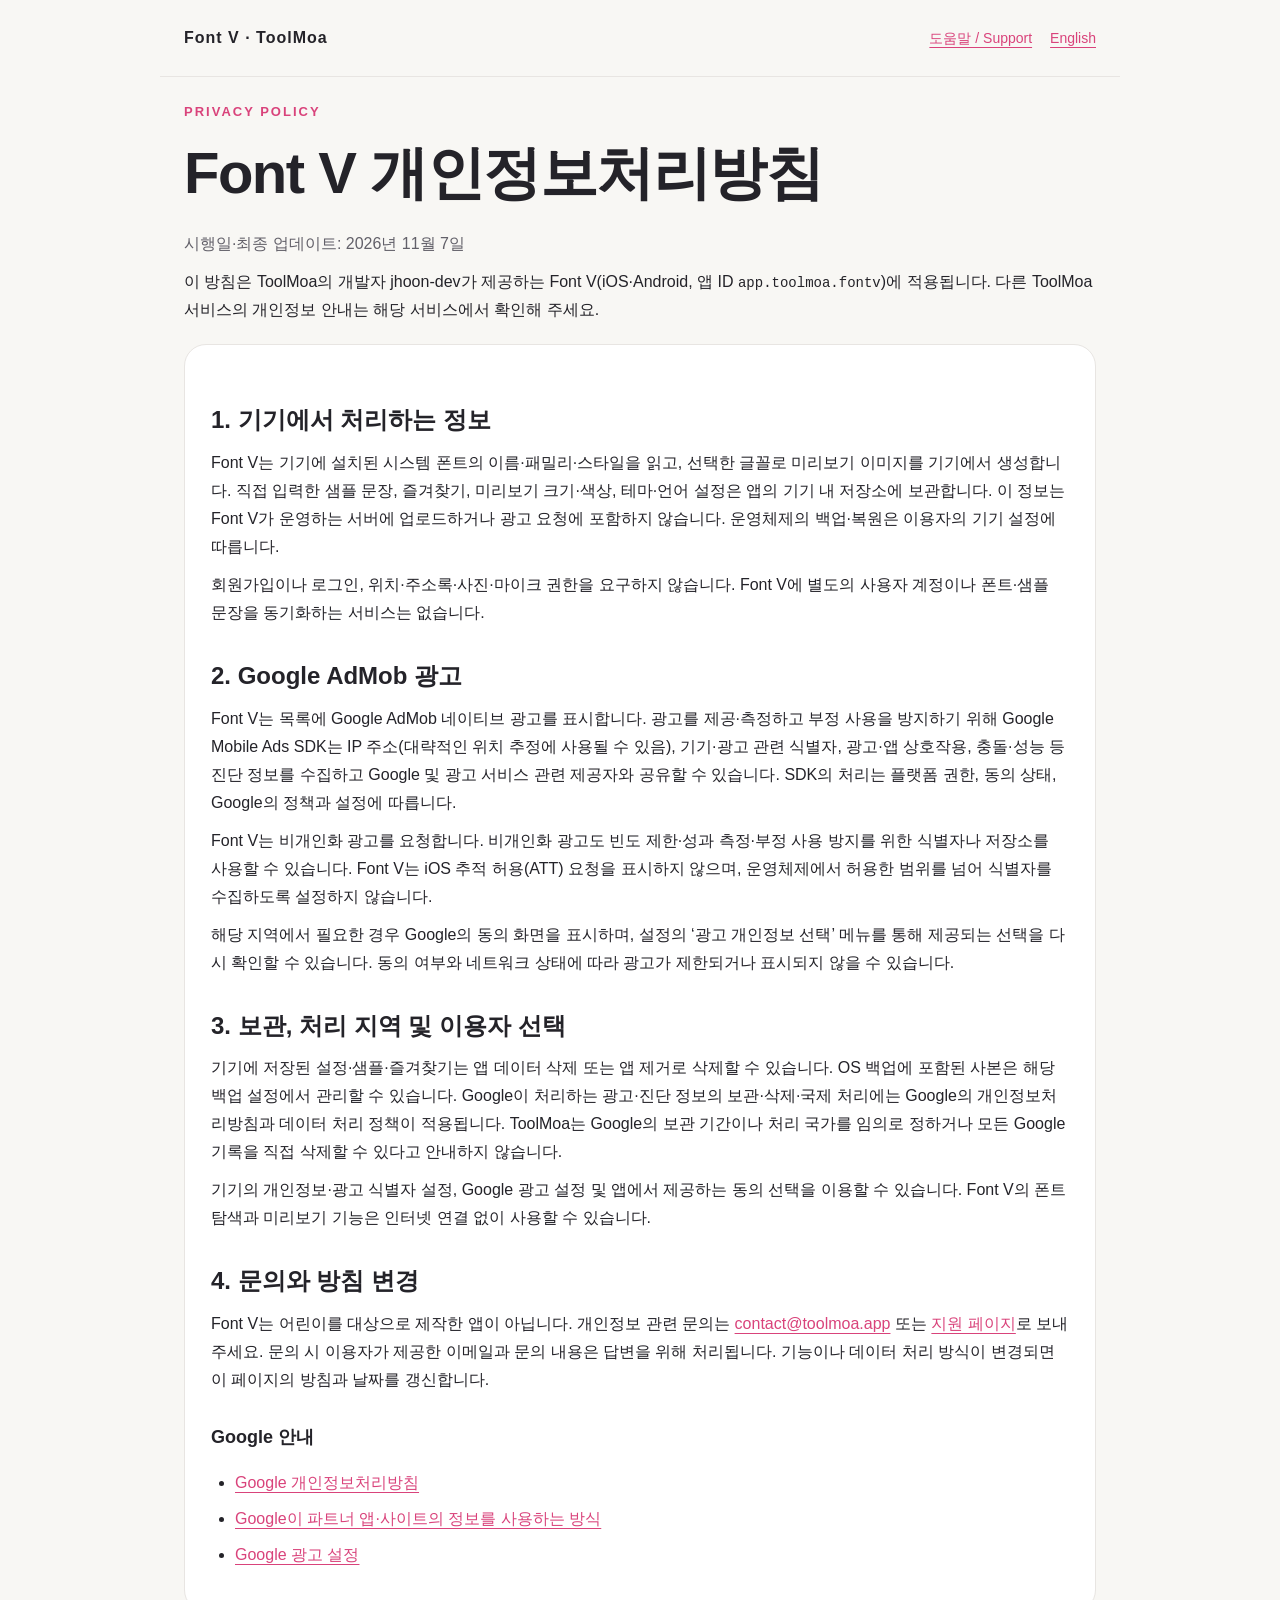
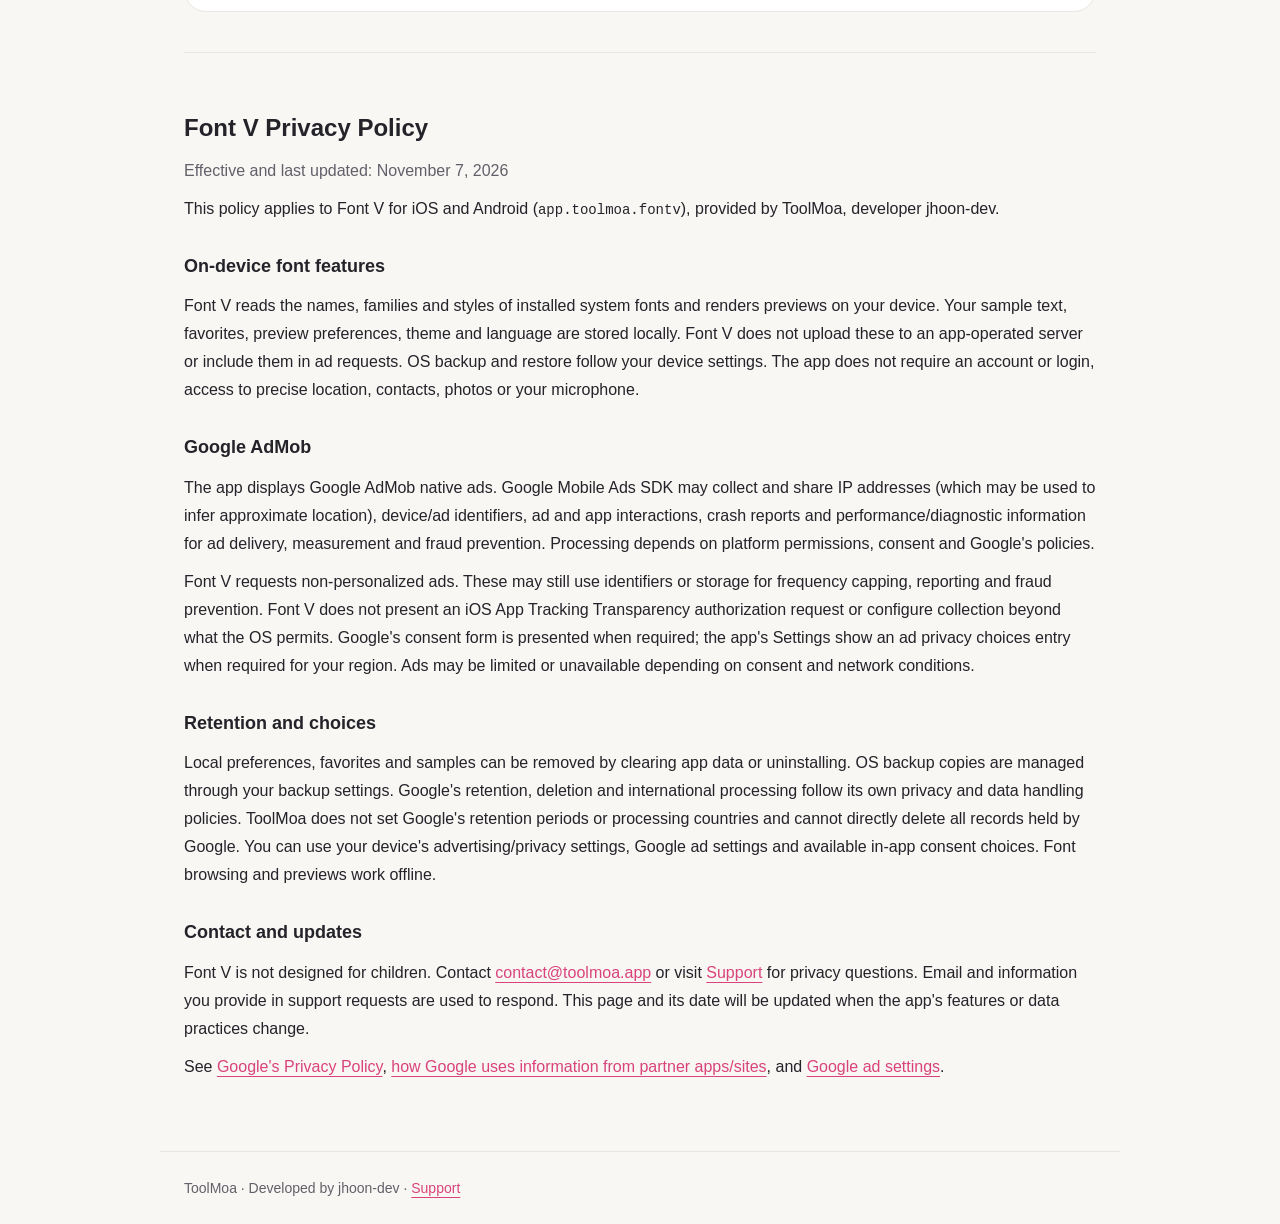
==== site/apps/fontv/privacy/index.html @ c7b94784 "Publish Font V privacy, support and app-ads resources for store review" ====
<!doctype html><html lang="ko"><head><meta charset="utf-8"><meta name="viewport" content="width=device-width,initial-scale=1"><title>Font V 개인정보처리방침 · Privacy Policy</title><link rel="stylesheet" href="../style.css"><link rel="canonical" href="https://toolmoa.app/apps/fontv/privacy/"></head><body><header><a class="brand" href="../">Font V · ToolMoa</a><nav><a href="../support/">도움말 / Support</a><a href="#english">English</a></nav></header><main><div class="kicker">PRIVACY POLICY</div><h1>Font V 개인정보처리방침</h1><p class="muted">시행일·최종 업데이트: 2026년 11월 7일</p><p>이 방침은 ToolMoa의 개발자 jhoon-dev가 제공하는 Font V(iOS·Android, 앱 ID <code>app.toolmoa.fontv</code>)에 적용됩니다. 다른 ToolMoa 서비스의 개인정보 안내는 해당 서비스에서 확인해 주세요.</p>
<section class="card"><h2>1. 기기에서 처리하는 정보</h2><p>Font V는 기기에 설치된 시스템 폰트의 이름·패밀리·스타일을 읽고, 선택한 글꼴로 미리보기 이미지를 기기에서 생성합니다. 직접 입력한 샘플 문장, 즐겨찾기, 미리보기 크기·색상, 테마·언어 설정은 앱의 기기 내 저장소에 보관합니다. 이 정보는 Font V가 운영하는 서버에 업로드하거나 광고 요청에 포함하지 않습니다. 운영체제의 백업·복원은 이용자의 기기 설정에 따릅니다.</p><p>회원가입이나 로그인, 위치·주소록·사진·마이크 권한을 요구하지 않습니다. Font V에 별도의 사용자 계정이나 폰트·샘플 문장을 동기화하는 서비스는 없습니다.</p><h2>2. Google AdMob 광고</h2><p>Font V는 목록에 Google AdMob 네이티브 광고를 표시합니다. 광고를 제공·측정하고 부정 사용을 방지하기 위해 Google Mobile Ads SDK는 IP 주소(대략적인 위치 추정에 사용될 수 있음), 기기·광고 관련 식별자, 광고·앱 상호작용, 충돌·성능 등 진단 정보를 수집하고 Google 및 광고 서비스 관련 제공자와 공유할 수 있습니다. SDK의 처리는 플랫폼 권한, 동의 상태, Google의 정책과 설정에 따릅니다.</p><p>Font V는 비개인화 광고를 요청합니다. 비개인화 광고도 빈도 제한·성과 측정·부정 사용 방지를 위한 식별자나 저장소를 사용할 수 있습니다. Font V는 iOS 추적 허용(ATT) 요청을 표시하지 않으며, 운영체제에서 허용한 범위를 넘어 식별자를 수집하도록 설정하지 않습니다.</p><p>해당 지역에서 필요한 경우 Google의 동의 화면을 표시하며, 설정의 ‘광고 개인정보 선택’ 메뉴를 통해 제공되는 선택을 다시 확인할 수 있습니다. 동의 여부와 네트워크 상태에 따라 광고가 제한되거나 표시되지 않을 수 있습니다.</p><h2>3. 보관, 처리 지역 및 이용자 선택</h2><p>기기에 저장된 설정·샘플·즐겨찾기는 앱 데이터 삭제 또는 앱 제거로 삭제할 수 있습니다. OS 백업에 포함된 사본은 해당 백업 설정에서 관리할 수 있습니다. Google이 처리하는 광고·진단 정보의 보관·삭제·국제 처리에는 Google의 개인정보처리방침과 데이터 처리 정책이 적용됩니다. ToolMoa는 Google의 보관 기간이나 처리 국가를 임의로 정하거나 모든 Google 기록을 직접 삭제할 수 있다고 안내하지 않습니다.</p><p>기기의 개인정보·광고 식별자 설정, Google 광고 설정 및 앱에서 제공하는 동의 선택을 이용할 수 있습니다. Font V의 폰트 탐색과 미리보기 기능은 인터넷 연결 없이 사용할 수 있습니다.</p><h2>4. 문의와 방침 변경</h2><p>Font V는 어린이를 대상으로 제작한 앱이 아닙니다. 개인정보 관련 문의는 <a href="mailto:contact@toolmoa.app?subject=Font%20V%20privacy">contact@toolmoa.app</a> 또는 <a href="../support/">지원 페이지</a>로 보내 주세요. 문의 시 이용자가 제공한 이메일과 문의 내용은 답변을 위해 처리됩니다. 기능이나 데이터 처리 방식이 변경되면 이 페이지의 방침과 날짜를 갱신합니다.</p><h3>Google 안내</h3><ul><li><a href="https://policies.google.com/privacy">Google 개인정보처리방침</a></li><li><a href="https://policies.google.com/technologies/partner-sites">Google이 파트너 앱·사이트의 정보를 사용하는 방식</a></li><li><a href="https://myadcenter.google.com/">Google 광고 설정</a></li></ul></section>
<section id="english" class="english" lang="en"><h2>Font V Privacy Policy</h2><p class="muted">Effective and last updated: November 7, 2026</p><p>This policy applies to Font V for iOS and Android (<code>app.toolmoa.fontv</code>), provided by ToolMoa, developer jhoon-dev.</p><h3>On-device font features</h3><p>Font V reads the names, families and styles of installed system fonts and renders previews on your device. Your sample text, favorites, preview preferences, theme and language are stored locally. Font V does not upload these to an app-operated server or include them in ad requests. OS backup and restore follow your device settings. The app does not require an account or login, access to precise location, contacts, photos or your microphone.</p><h3>Google AdMob</h3><p>The app displays Google AdMob native ads. Google Mobile Ads SDK may collect and share IP addresses (which may be used to infer approximate location), device/ad identifiers, ad and app interactions, crash reports and performance/diagnostic information for ad delivery, measurement and fraud prevention. Processing depends on platform permissions, consent and Google's policies.</p><p>Font V requests non-personalized ads. These may still use identifiers or storage for frequency capping, reporting and fraud prevention. Font V does not present an iOS App Tracking Transparency authorization request or configure collection beyond what the OS permits. Google's consent form is presented when required; the app's Settings show an ad privacy choices entry when required for your region. Ads may be limited or unavailable depending on consent and network conditions.</p><h3>Retention and choices</h3><p>Local preferences, favorites and samples can be removed by clearing app data or uninstalling. OS backup copies are managed through your backup settings. Google's retention, deletion and international processing follow its own privacy and data handling policies. ToolMoa does not set Google's retention periods or processing countries and cannot directly delete all records held by Google. You can use your device's advertising/privacy settings, Google ad settings and available in-app consent choices. Font browsing and previews work offline.</p><h3>Contact and updates</h3><p>Font V is not designed for children. Contact <a href="mailto:contact@toolmoa.app?subject=Font%20V%20privacy">contact@toolmoa.app</a> or visit <a href="../support/">Support</a> for privacy questions. Email and information you provide in support requests are used to respond. This page and its date will be updated when the app's features or data practices change.</p><p>See <a href="https://policies.google.com/privacy">Google's Privacy Policy</a>, <a href="https://policies.google.com/technologies/partner-sites">how Google uses information from partner apps/sites</a>, and <a href="https://myadcenter.google.com/">Google ad settings</a>.</p></section></main><footer>ToolMoa · Developed by jhoon-dev · <a href="../support/">Support</a></footer></body></html>
---- site/apps/fontv/style.css ----
:root{color-scheme:light;--pink:#d9437b;--ink:#242329;--muted:#626069;--line:#e8e5e2;--bg:#f8f7f4}*{box-sizing:border-box}body{margin:0;background:var(--bg);color:var(--ink);font:16px/1.75 -apple-system,BlinkMacSystemFont,"Segoe UI","Noto Sans KR",sans-serif}main,header,footer{max-width:960px;margin:auto;padding:24px}header{display:flex;gap:24px;align-items:center;justify-content:space-between;border-bottom:1px solid var(--line)}a{color:var(--pink);text-underline-offset:4px}.brand{font-weight:750;letter-spacing:1px;text-decoration:none;color:var(--ink)}nav{display:flex;gap:18px;flex-wrap:wrap;font-size:14px}h1{font-size:clamp(32px,6vw,58px);line-height:1.15;letter-spacing:-1.5px;margin:16px 0 24px}h2{font-size:24px;line-height:1.4;margin:32px 0 12px}h3{font-size:18px;margin:28px 0 8px}p{margin:10px 0}.muted{color:var(--muted)}.kicker{font-size:13px;font-weight:700;letter-spacing:2px;color:var(--pink)}.hero{padding:32px 0;display:grid;grid-template-columns:1fr 160px;gap:28px;align-items:center}.icon{width:160px;height:160px;border-radius:34px}.card{background:white;border:1px solid var(--line);border-radius:22px;padding:26px;margin:20px 0}.grid{display:grid;grid-template-columns:1fr 1fr;gap:18px}.grid .card{margin:0}ul{padding-left:24px}li{margin:8px 0}.note{border-left:3px solid var(--pink);padding-left:18px}.language{font-size:14px;display:flex;gap:18px}footer{border-top:1px solid var(--line);font-size:14px;color:var(--muted);margin-top:36px}.actions{display:flex;gap:12px;flex-wrap:wrap;margin-top:20px}.button{display:inline-block;padding:10px 18px;border-radius:12px;background:var(--pink);color:white;text-decoration:none;font-weight:600}.subtle{background:white;color:var(--pink);border:1px solid var(--line)}code{font-size:14px;overflow-wrap:anywhere}.english{border-top:1px solid var(--line);margin-top:40px;padding-top:26px}@media(max-width:620px){header{align-items:flex-start;flex-direction:column;gap:10px}.hero{grid-template-columns:1fr 96px;gap:16px}.icon{width:96px;height:96px;border-radius:22px}.grid{grid-template-columns:1fr}main,header,footer{padding:20px}.card{padding:20px}nav{gap:14px}}
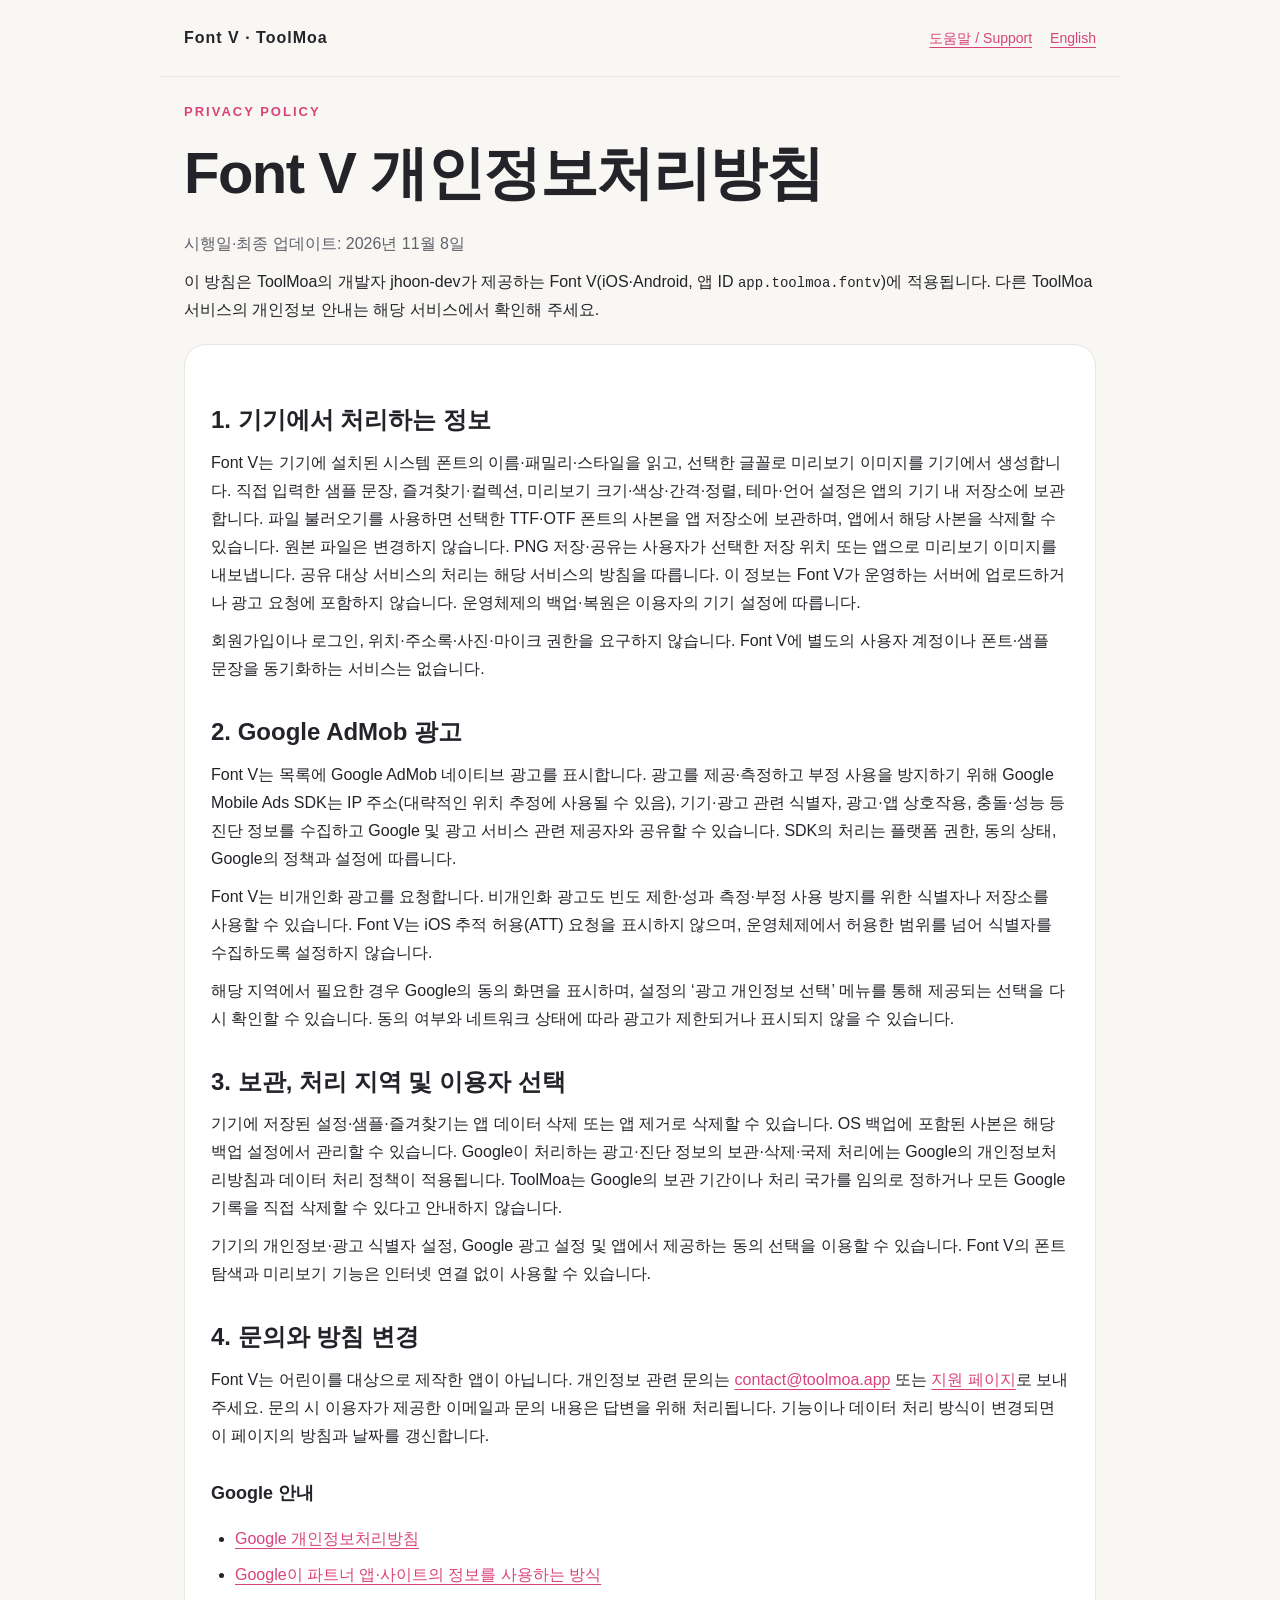
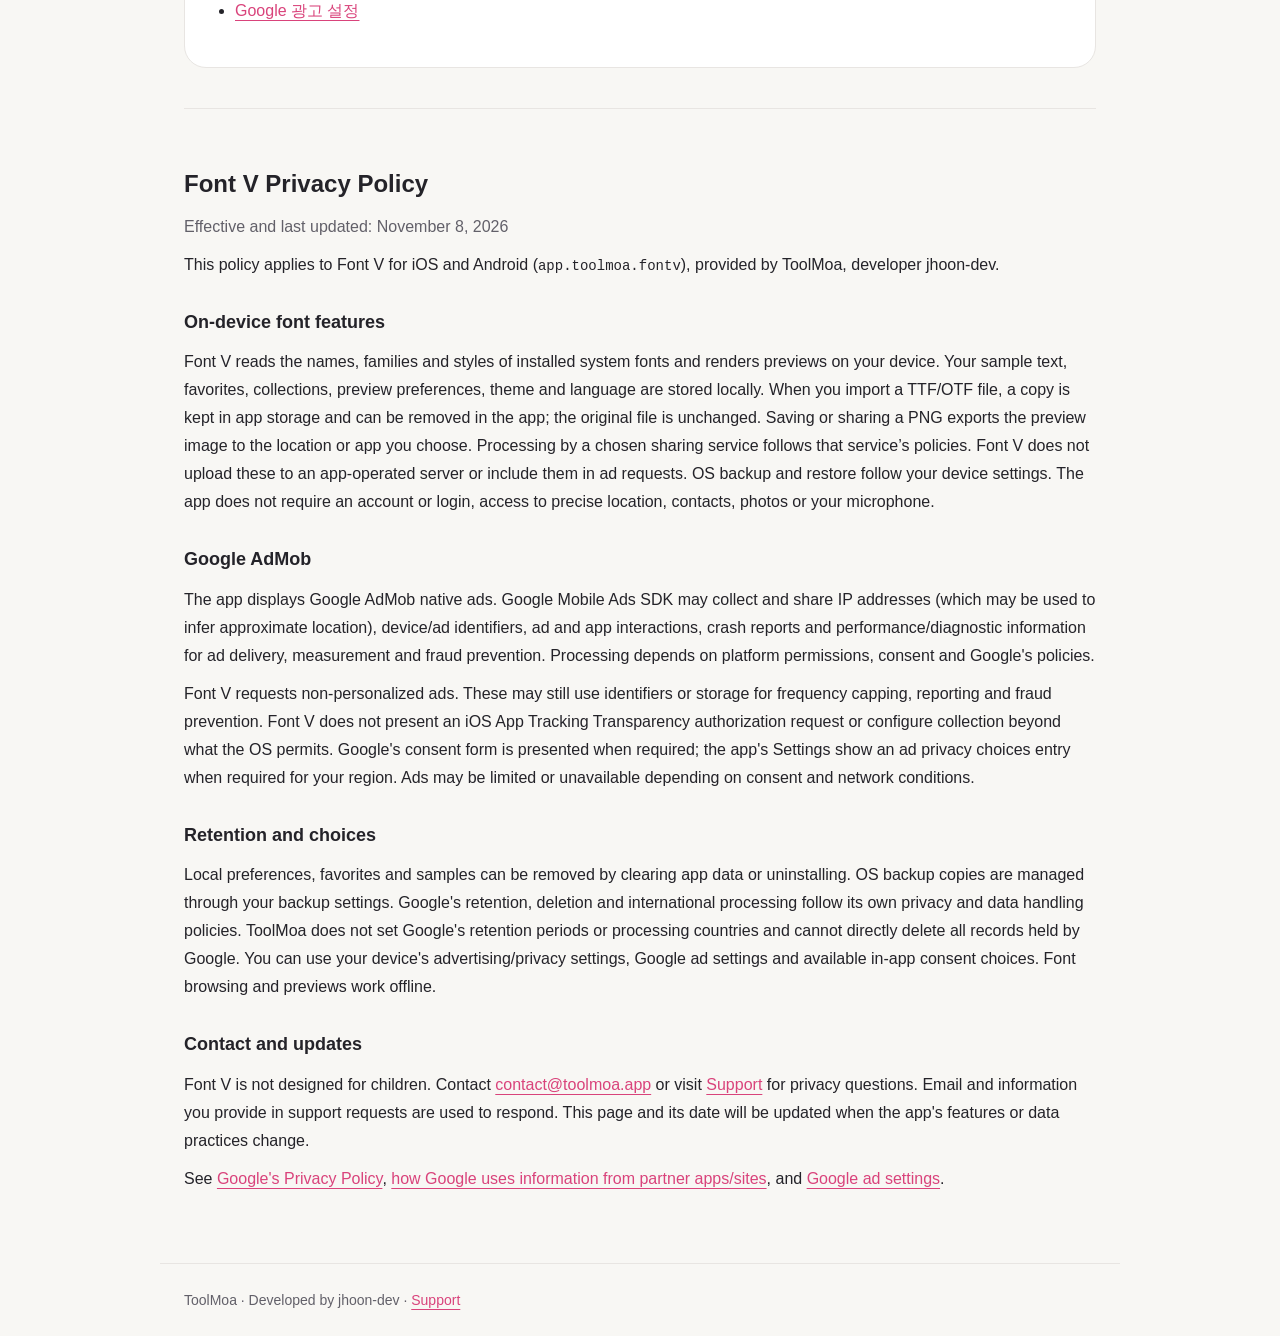
==== commit 96c7d2f7: "Add font comparisons, exact coverage, collections, PNG export and file imports" ====
--- a/site/apps/fontv/privacy/index.html
+++ b/site/apps/fontv/privacy/index.html
@@ -1,3 +1,3 @@
-<!doctype html><html lang="ko"><head><meta charset="utf-8"><meta name="viewport" content="width=device-width,initial-scale=1"><title>Font V 개인정보처리방침 · Privacy Policy</title><link rel="stylesheet" href="../style.css"><link rel="canonical" href="https://toolmoa.app/apps/fontv/privacy/"></head><body><header><a class="brand" href="../">Font V · ToolMoa</a><nav><a href="../support/">도움말 / Support</a><a href="#english">English</a></nav></header><main><div class="kicker">PRIVACY POLICY</div><h1>Font V 개인정보처리방침</h1><p class="muted">시행일·최종 업데이트: 2026년 11월 7일</p><p>이 방침은 ToolMoa의 개발자 jhoon-dev가 제공하는 Font V(iOS·Android, 앱 ID <code>app.toolmoa.fontv</code>)에 적용됩니다. 다른 ToolMoa 서비스의 개인정보 안내는 해당 서비스에서 확인해 주세요.</p>
-<section class="card"><h2>1. 기기에서 처리하는 정보</h2><p>Font V는 기기에 설치된 시스템 폰트의 이름·패밀리·스타일을 읽고, 선택한 글꼴로 미리보기 이미지를 기기에서 생성합니다. 직접 입력한 샘플 문장, 즐겨찾기, 미리보기 크기·색상, 테마·언어 설정은 앱의 기기 내 저장소에 보관합니다. 이 정보는 Font V가 운영하는 서버에 업로드하거나 광고 요청에 포함하지 않습니다. 운영체제의 백업·복원은 이용자의 기기 설정에 따릅니다.</p><p>회원가입이나 로그인, 위치·주소록·사진·마이크 권한을 요구하지 않습니다. Font V에 별도의 사용자 계정이나 폰트·샘플 문장을 동기화하는 서비스는 없습니다.</p><h2>2. Google AdMob 광고</h2><p>Font V는 목록에 Google AdMob 네이티브 광고를 표시합니다. 광고를 제공·측정하고 부정 사용을 방지하기 위해 Google Mobile Ads SDK는 IP 주소(대략적인 위치 추정에 사용될 수 있음), 기기·광고 관련 식별자, 광고·앱 상호작용, 충돌·성능 등 진단 정보를 수집하고 Google 및 광고 서비스 관련 제공자와 공유할 수 있습니다. SDK의 처리는 플랫폼 권한, 동의 상태, Google의 정책과 설정에 따릅니다.</p><p>Font V는 비개인화 광고를 요청합니다. 비개인화 광고도 빈도 제한·성과 측정·부정 사용 방지를 위한 식별자나 저장소를 사용할 수 있습니다. Font V는 iOS 추적 허용(ATT) 요청을 표시하지 않으며, 운영체제에서 허용한 범위를 넘어 식별자를 수집하도록 설정하지 않습니다.</p><p>해당 지역에서 필요한 경우 Google의 동의 화면을 표시하며, 설정의 ‘광고 개인정보 선택’ 메뉴를 통해 제공되는 선택을 다시 확인할 수 있습니다. 동의 여부와 네트워크 상태에 따라 광고가 제한되거나 표시되지 않을 수 있습니다.</p><h2>3. 보관, 처리 지역 및 이용자 선택</h2><p>기기에 저장된 설정·샘플·즐겨찾기는 앱 데이터 삭제 또는 앱 제거로 삭제할 수 있습니다. OS 백업에 포함된 사본은 해당 백업 설정에서 관리할 수 있습니다. Google이 처리하는 광고·진단 정보의 보관·삭제·국제 처리에는 Google의 개인정보처리방침과 데이터 처리 정책이 적용됩니다. ToolMoa는 Google의 보관 기간이나 처리 국가를 임의로 정하거나 모든 Google 기록을 직접 삭제할 수 있다고 안내하지 않습니다.</p><p>기기의 개인정보·광고 식별자 설정, Google 광고 설정 및 앱에서 제공하는 동의 선택을 이용할 수 있습니다. Font V의 폰트 탐색과 미리보기 기능은 인터넷 연결 없이 사용할 수 있습니다.</p><h2>4. 문의와 방침 변경</h2><p>Font V는 어린이를 대상으로 제작한 앱이 아닙니다. 개인정보 관련 문의는 <a href="mailto:contact@toolmoa.app?subject=Font%20V%20privacy">contact@toolmoa.app</a> 또는 <a href="../support/">지원 페이지</a>로 보내 주세요. 문의 시 이용자가 제공한 이메일과 문의 내용은 답변을 위해 처리됩니다. 기능이나 데이터 처리 방식이 변경되면 이 페이지의 방침과 날짜를 갱신합니다.</p><h3>Google 안내</h3><ul><li><a href="https://policies.google.com/privacy">Google 개인정보처리방침</a></li><li><a href="https://policies.google.com/technologies/partner-sites">Google이 파트너 앱·사이트의 정보를 사용하는 방식</a></li><li><a href="https://myadcenter.google.com/">Google 광고 설정</a></li></ul></section>
-<section id="english" class="english" lang="en"><h2>Font V Privacy Policy</h2><p class="muted">Effective and last updated: November 7, 2026</p><p>This policy applies to Font V for iOS and Android (<code>app.toolmoa.fontv</code>), provided by ToolMoa, developer jhoon-dev.</p><h3>On-device font features</h3><p>Font V reads the names, families and styles of installed system fonts and renders previews on your device. Your sample text, favorites, preview preferences, theme and language are stored locally. Font V does not upload these to an app-operated server or include them in ad requests. OS backup and restore follow your device settings. The app does not require an account or login, access to precise location, contacts, photos or your microphone.</p><h3>Google AdMob</h3><p>The app displays Google AdMob native ads. Google Mobile Ads SDK may collect and share IP addresses (which may be used to infer approximate location), device/ad identifiers, ad and app interactions, crash reports and performance/diagnostic information for ad delivery, measurement and fraud prevention. Processing depends on platform permissions, consent and Google's policies.</p><p>Font V requests non-personalized ads. These may still use identifiers or storage for frequency capping, reporting and fraud prevention. Font V does not present an iOS App Tracking Transparency authorization request or configure collection beyond what the OS permits. Google's consent form is presented when required; the app's Settings show an ad privacy choices entry when required for your region. Ads may be limited or unavailable depending on consent and network conditions.</p><h3>Retention and choices</h3><p>Local preferences, favorites and samples can be removed by clearing app data or uninstalling. OS backup copies are managed through your backup settings. Google's retention, deletion and international processing follow its own privacy and data handling policies. ToolMoa does not set Google's retention periods or processing countries and cannot directly delete all records held by Google. You can use your device's advertising/privacy settings, Google ad settings and available in-app consent choices. Font browsing and previews work offline.</p><h3>Contact and updates</h3><p>Font V is not designed for children. Contact <a href="mailto:contact@toolmoa.app?subject=Font%20V%20privacy">contact@toolmoa.app</a> or visit <a href="../support/">Support</a> for privacy questions. Email and information you provide in support requests are used to respond. This page and its date will be updated when the app's features or data practices change.</p><p>See <a href="https://policies.google.com/privacy">Google's Privacy Policy</a>, <a href="https://policies.google.com/technologies/partner-sites">how Google uses information from partner apps/sites</a>, and <a href="https://myadcenter.google.com/">Google ad settings</a>.</p></section></main><footer>ToolMoa · Developed by jhoon-dev · <a href="../support/">Support</a></footer></body></html>
+<!doctype html><html lang="ko"><head><meta charset="utf-8"><meta name="viewport" content="width=device-width,initial-scale=1"><title>Font V 개인정보처리방침 · Privacy Policy</title><link rel="stylesheet" href="../style.css"><link rel="canonical" href="https://toolmoa.app/apps/fontv/privacy/"></head><body><header><a class="brand" href="../">Font V · ToolMoa</a><nav><a href="../support/">도움말 / Support</a><a href="#english">English</a></nav></header><main><div class="kicker">PRIVACY POLICY</div><h1>Font V 개인정보처리방침</h1><p class="muted">시행일·최종 업데이트: 2026년 11월 8일</p><p>이 방침은 ToolMoa의 개발자 jhoon-dev가 제공하는 Font V(iOS·Android, 앱 ID <code>app.toolmoa.fontv</code>)에 적용됩니다. 다른 ToolMoa 서비스의 개인정보 안내는 해당 서비스에서 확인해 주세요.</p>
+<section class="card"><h2>1. 기기에서 처리하는 정보</h2><p>Font V는 기기에 설치된 시스템 폰트의 이름·패밀리·스타일을 읽고, 선택한 글꼴로 미리보기 이미지를 기기에서 생성합니다. 직접 입력한 샘플 문장, 즐겨찾기·컬렉션, 미리보기 크기·색상·간격·정렬, 테마·언어 설정은 앱의 기기 내 저장소에 보관합니다. 파일 불러오기를 사용하면 선택한 TTF·OTF 폰트의 사본을 앱 저장소에 보관하며, 앱에서 해당 사본을 삭제할 수 있습니다. 원본 파일은 변경하지 않습니다. PNG 저장·공유는 사용자가 선택한 저장 위치 또는 앱으로 미리보기 이미지를 내보냅니다. 공유 대상 서비스의 처리는 해당 서비스의 방침을 따릅니다. 이 정보는 Font V가 운영하는 서버에 업로드하거나 광고 요청에 포함하지 않습니다. 운영체제의 백업·복원은 이용자의 기기 설정에 따릅니다.</p><p>회원가입이나 로그인, 위치·주소록·사진·마이크 권한을 요구하지 않습니다. Font V에 별도의 사용자 계정이나 폰트·샘플 문장을 동기화하는 서비스는 없습니다.</p><h2>2. Google AdMob 광고</h2><p>Font V는 목록에 Google AdMob 네이티브 광고를 표시합니다. 광고를 제공·측정하고 부정 사용을 방지하기 위해 Google Mobile Ads SDK는 IP 주소(대략적인 위치 추정에 사용될 수 있음), 기기·광고 관련 식별자, 광고·앱 상호작용, 충돌·성능 등 진단 정보를 수집하고 Google 및 광고 서비스 관련 제공자와 공유할 수 있습니다. SDK의 처리는 플랫폼 권한, 동의 상태, Google의 정책과 설정에 따릅니다.</p><p>Font V는 비개인화 광고를 요청합니다. 비개인화 광고도 빈도 제한·성과 측정·부정 사용 방지를 위한 식별자나 저장소를 사용할 수 있습니다. Font V는 iOS 추적 허용(ATT) 요청을 표시하지 않으며, 운영체제에서 허용한 범위를 넘어 식별자를 수집하도록 설정하지 않습니다.</p><p>해당 지역에서 필요한 경우 Google의 동의 화면을 표시하며, 설정의 ‘광고 개인정보 선택’ 메뉴를 통해 제공되는 선택을 다시 확인할 수 있습니다. 동의 여부와 네트워크 상태에 따라 광고가 제한되거나 표시되지 않을 수 있습니다.</p><h2>3. 보관, 처리 지역 및 이용자 선택</h2><p>기기에 저장된 설정·샘플·즐겨찾기는 앱 데이터 삭제 또는 앱 제거로 삭제할 수 있습니다. OS 백업에 포함된 사본은 해당 백업 설정에서 관리할 수 있습니다. Google이 처리하는 광고·진단 정보의 보관·삭제·국제 처리에는 Google의 개인정보처리방침과 데이터 처리 정책이 적용됩니다. ToolMoa는 Google의 보관 기간이나 처리 국가를 임의로 정하거나 모든 Google 기록을 직접 삭제할 수 있다고 안내하지 않습니다.</p><p>기기의 개인정보·광고 식별자 설정, Google 광고 설정 및 앱에서 제공하는 동의 선택을 이용할 수 있습니다. Font V의 폰트 탐색과 미리보기 기능은 인터넷 연결 없이 사용할 수 있습니다.</p><h2>4. 문의와 방침 변경</h2><p>Font V는 어린이를 대상으로 제작한 앱이 아닙니다. 개인정보 관련 문의는 <a href="mailto:contact@toolmoa.app?subject=Font%20V%20privacy">contact@toolmoa.app</a> 또는 <a href="../support/">지원 페이지</a>로 보내 주세요. 문의 시 이용자가 제공한 이메일과 문의 내용은 답변을 위해 처리됩니다. 기능이나 데이터 처리 방식이 변경되면 이 페이지의 방침과 날짜를 갱신합니다.</p><h3>Google 안내</h3><ul><li><a href="https://policies.google.com/privacy">Google 개인정보처리방침</a></li><li><a href="https://policies.google.com/technologies/partner-sites">Google이 파트너 앱·사이트의 정보를 사용하는 방식</a></li><li><a href="https://myadcenter.google.com/">Google 광고 설정</a></li></ul></section>
+<section id="english" class="english" lang="en"><h2>Font V Privacy Policy</h2><p class="muted">Effective and last updated: November 8, 2026</p><p>This policy applies to Font V for iOS and Android (<code>app.toolmoa.fontv</code>), provided by ToolMoa, developer jhoon-dev.</p><h3>On-device font features</h3><p>Font V reads the names, families and styles of installed system fonts and renders previews on your device. Your sample text, favorites, collections, preview preferences, theme and language are stored locally. When you import a TTF/OTF file, a copy is kept in app storage and can be removed in the app; the original file is unchanged. Saving or sharing a PNG exports the preview image to the location or app you choose. Processing by a chosen sharing service follows that service’s policies. Font V does not upload these to an app-operated server or include them in ad requests. OS backup and restore follow your device settings. The app does not require an account or login, access to precise location, contacts, photos or your microphone.</p><h3>Google AdMob</h3><p>The app displays Google AdMob native ads. Google Mobile Ads SDK may collect and share IP addresses (which may be used to infer approximate location), device/ad identifiers, ad and app interactions, crash reports and performance/diagnostic information for ad delivery, measurement and fraud prevention. Processing depends on platform permissions, consent and Google's policies.</p><p>Font V requests non-personalized ads. These may still use identifiers or storage for frequency capping, reporting and fraud prevention. Font V does not present an iOS App Tracking Transparency authorization request or configure collection beyond what the OS permits. Google's consent form is presented when required; the app's Settings show an ad privacy choices entry when required for your region. Ads may be limited or unavailable depending on consent and network conditions.</p><h3>Retention and choices</h3><p>Local preferences, favorites and samples can be removed by clearing app data or uninstalling. OS backup copies are managed through your backup settings. Google's retention, deletion and international processing follow its own privacy and data handling policies. ToolMoa does not set Google's retention periods or processing countries and cannot directly delete all records held by Google. You can use your device's advertising/privacy settings, Google ad settings and available in-app consent choices. Font browsing and previews work offline.</p><h3>Contact and updates</h3><p>Font V is not designed for children. Contact <a href="mailto:contact@toolmoa.app?subject=Font%20V%20privacy">contact@toolmoa.app</a> or visit <a href="../support/">Support</a> for privacy questions. Email and information you provide in support requests are used to respond. This page and its date will be updated when the app's features or data practices change.</p><p>See <a href="https://policies.google.com/privacy">Google's Privacy Policy</a>, <a href="https://policies.google.com/technologies/partner-sites">how Google uses information from partner apps/sites</a>, and <a href="https://myadcenter.google.com/">Google ad settings</a>.</p></section></main><footer>ToolMoa · Developed by jhoon-dev · <a href="../support/">Support</a></footer></body></html>
